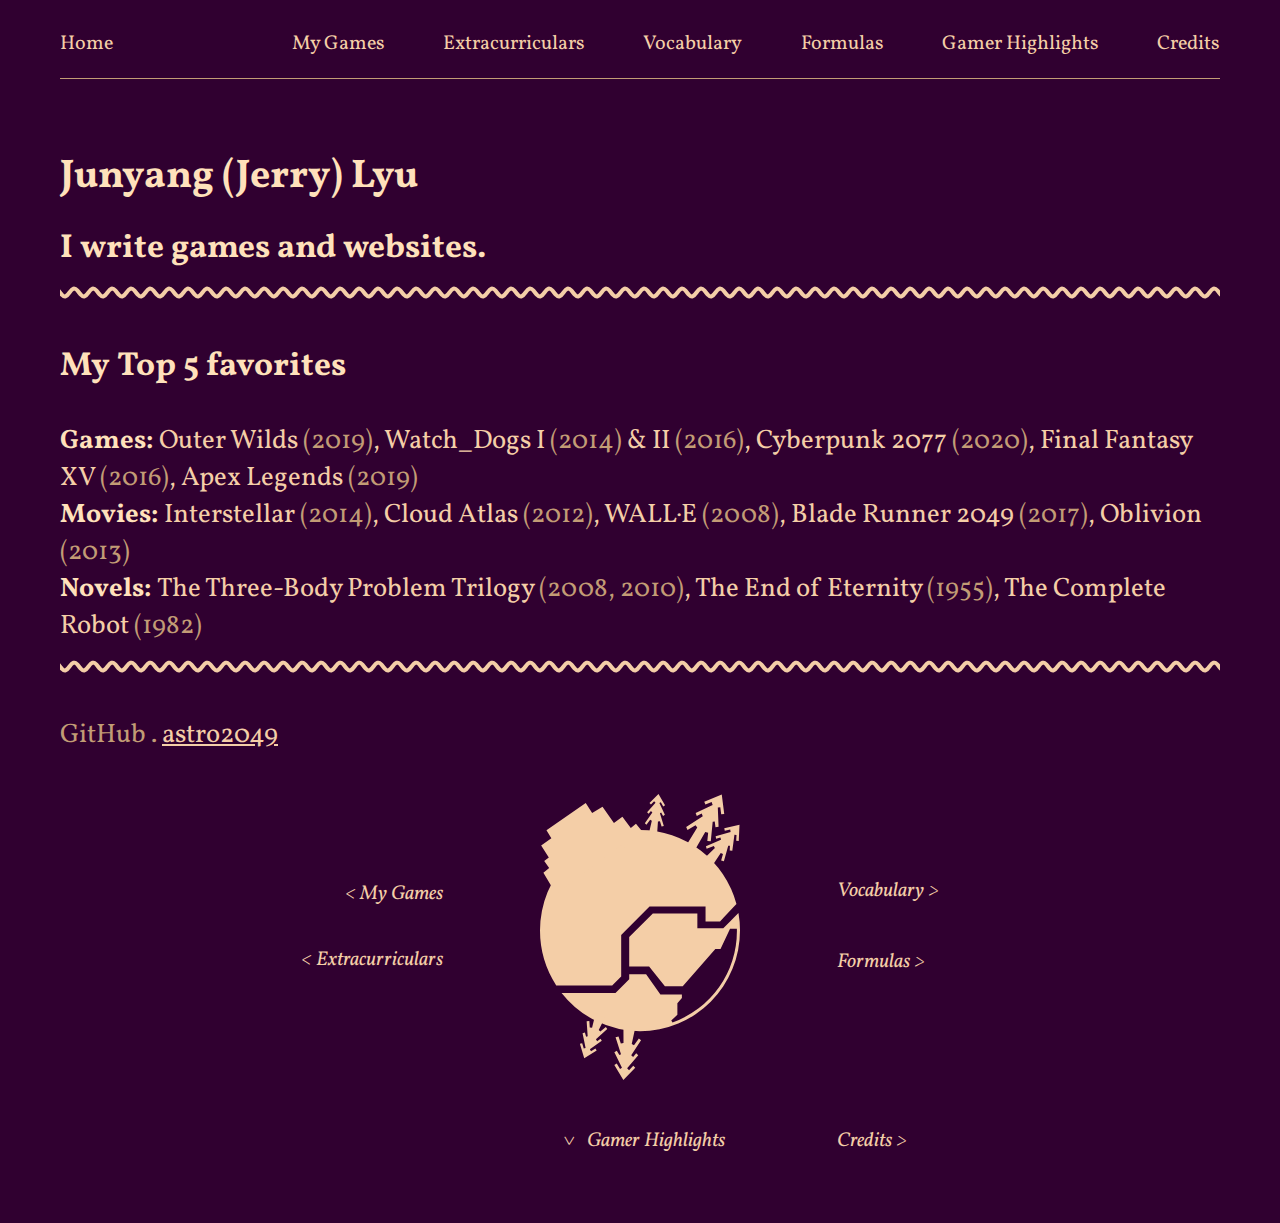
==== index.html @ 5f22dcd6 "Breakpoint" ====
<!DOCTYPE html>
<html lang="en">
<head>
    <meta charset="utf-8">
    <title>Junyang Lyu</title>
    <link href="images/favicon.svg" rel="icon"/>
    <link href="style.css" rel="stylesheet" type="text/css"/>
    <script src="header.js"></script>
</head>
<body>
<div id="the-container">
    <div id="content-container">
        <div id="header"></div>
        <script>
            addHeader();
        </script>
        <div class="box">
            <p class="h-1" style="padding-top: 30px">Junyang (Jerry) Lyu</p>
            <p class="h-2 ow-gold" style="margin-top: -20px; margin-bottom: 15px;">
                I write games and websites.
            </p>
            <div class="wave"></div>
        </div>
        <div class="box">
            <p class="h-2">My Top 5 favorites</p>
            <div>
                <span class="h-3">Games: </span>
                <span class="t-normal">
                Outer Wilds <span class="t-note">(2019)</span>,
                Watch_Dogs I <span class="t-note">(2014)</span> & II <span class="t-note">(2016)</span>,
                Cyberpunk 2077 <span class="t-note">(2020)</span>,
                Final Fantasy XV <span class="t-note">(2016)</span>,
                Apex Legends <span class="t-note">(2019)</span>
            </span>
            </div>
            <div>
                <span class="h-3">Movies: </span>
                <span class="t-normal">
                Interstellar <span class="t-note">(2014)</span>,
                Cloud Atlas <span class="t-note">(2012)</span>,
                WALL·E <span class="t-note">(2008)</span>,
                Blade Runner 2049 <span class="t-note">(2017)</span>,
                Oblivion <span class="t-note">(2013)</span>
            </span>
            </div>
            <div>
                <span class="h-3">Novels: </span>
                <span class="t-normal">
                The Three-Body Problem Trilogy <span class="t-note">(2008, 2010)</span>,
                The End of Eternity <span class="t-note">(1955)</span>,
                The Complete Robot <span class="t-note">(1982)</span>
            </span>
            </div>
            <p></p>
            <div class="wave"></div>
        </div>
        <div class="box">
            <span class="t-note">GitHub . </span>
            <a class="t-normal" href="https://github.com/astro2049">astro2049</a>
        </div>
        <div class="box" style="display: flex; justify-content: space-between; align-items: center">
            <div style="width: 33%; text-align: right">
                <div class="planets">
                    <a class="main-text" href="mygames.html">< My Games</a>
                    <span class="aux-text">Hourglass Twins (7 km)</span>
                </div>
                <div style="margin-top: 10px" class="planets">
                    <a class="main-text" href="hobbies.html">< Extracurriculars</a>
                    <span class="aux-text">Quantum Moon (? km)</span>
                </div>
            </div>
            <div style="width: 33%; text-align: center">
                <img alt="Timber Hearth from Outer Wilds. Originally made by u/rio_slayer_of_horny - Reddit."
                     src="images/timber_hearth.svg" width="200"/>
            </div>
            <div style="width: 33%">
                <div class="planets">
                    <a class="main-text" href="vocabulary.html">Vocabulary ></a>
                    <span class="aux-text">Orbital Probe Cannon (8 km)</span>
                </div>
                <div style="margin-top: 15px" class="planets">
                    <a class="main-text" href="formulas.html">Formulas ></a>
                    <span class="aux-text">Giant’s Deep (8 km)</span>
                </div>
            </div>
        </div>
        <div class="box" style="display: flex; justify-content: space-between; align-items: center">
            <div style="width: 33%"></div>
            <div style="width: 33%; text-align: center">
                <div class="planets">
                    <a class="main-text" href="Apex.html">
                        <span id="arrow-down" style="font-style: normal; writing-mode: vertical-lr">></span>
                        Gamer Highlights
                    </a>
                    <span class="aux-text">Attlerock (1288 m)</span>
                </div>
            </div>
            <div style="width: 33%">
                <div class="planets">
                    <a class="main-text" href="credits.html">Credits ></a>
                    <span class="aux-text">Sun Station (9 km)</span>
                </div>
            </div>
        </div>
    </div>
</div>
</body>
</html>
---- style.css ----
@import url("https://fonts.googleapis.com/css2?family=Vollkorn&display=swap");
body {
    background-color: #300030;
    font-family: "Vollkorn", serif;
}
/* Header */
#header {
    margin-bottom: 30px;
    border-bottom: 1px solid #c29c75;
}
#header a {
    display: block;
    font-size: 15pt;
    color: #f4cea7;
    text-decoration: none;
    border-bottom: 2px solid transparent;
}
#header a:hover {
    border-bottom-color: #c29c75;
}
/* Containers */
#the-container {
    position: absolute;
    top: 0;
    left: 0;
    right: 0;
    min-width: 400px;
    max-width: 1200px;
    margin-left: auto;
    margin-right: auto;
}
#content-container {
    padding-left: 20px;
    padding-right: 20px;
}
.box {
    margin-top: 40px;
    margin-bottom: 40px;
}
.vertical-center {
    display: flex;
    flex-direction: column;
    justify-content: center;
}
/* Colors */
.ow-gold-light {
    color: #ffe1bb;
}
.ow-gold {
    color: #f4cea7;
}
.ow-gold-dimmer {
    color: #d6b089;
}
.ow-gold-dark {
    color: #c29c75;
}
/* Headings */
.h-1 {
    font-size: 30pt;
    font-weight: bold;
    color: #ffe1bb;
}
.h-2 {
    font-size: 25pt;
    font-weight: bold;
    color: #ffe1bb;
}
.h-3 {
    font-size: 20pt;
    font-weight: bold;
    color: #ffe1bb;
}
/* Texts */
.t-normal {
    font-size: 20pt;
    color: #f4cea7;
}
.t-normal-2 {
    font-size: 20pt;
    color: #d6b089;
}
.t-note {
    font-size: 20pt;
    color: #c29c75;
}
/* Links */
.planets {
    font-size: 15pt;
    font-style: italic;
}
.planets .main-text {
    color: #f4cea7;
    text-decoration: none;
}
.planets .main-text:hover {
    text-decoration: underline;
}
.planets .aux-text {
    display: block;
    visibility: hidden;
    color: #c29c75;
}
.planets .main-text:hover + .aux-text {
    visibility: visible;
}
.ow-link {
    font-size: 20pt;
    font-style: italic;
    color: #f4cea7;
    text-decoration: none;
}
.ow-link:hover {
    text-decoration: underline;
}
#arrow-down:hover {
    text-decoration: none;
}

.wave {
    margin-top: -30pt;
    font-size: 30pt;
    overflow: hidden;
}
.wave::before {
    content: "Oncetherewasanexalosionabanawhichaavebirthtotimeandsaace.Oncetherewasanexalosion...";
    color: transparent;
    text-decoration-style: wavy;
    text-decoration-color: #f4cea7;
    text-decoration-line: underline;
}
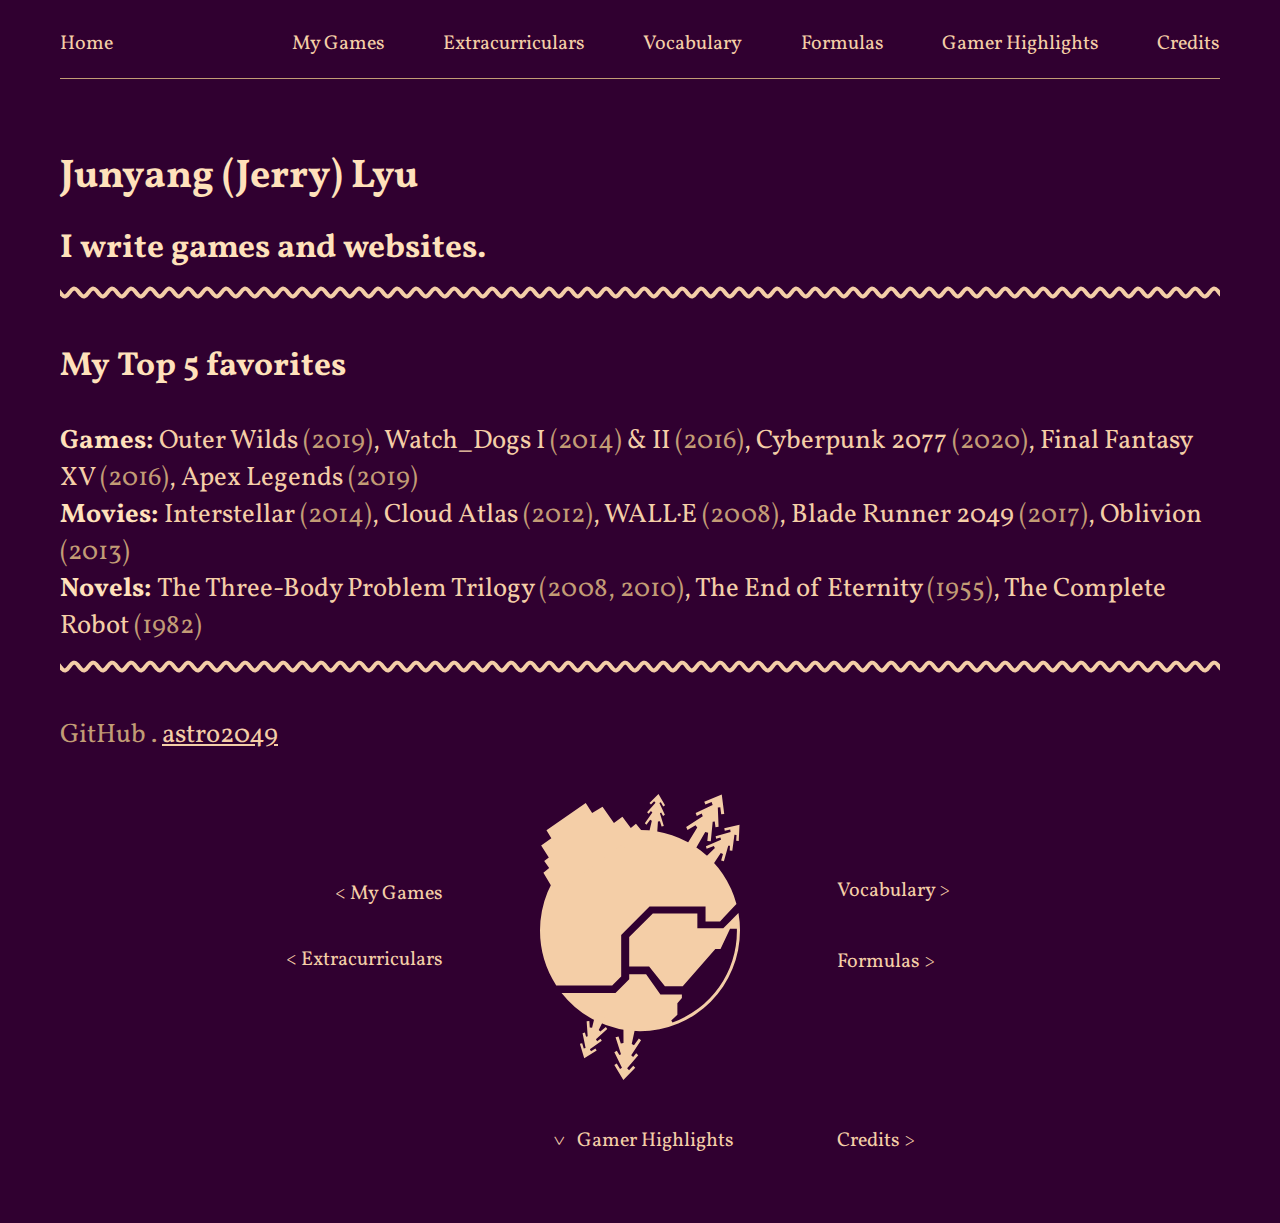
==== commit be02e4d2: "container" ====
--- a/index.html
+++ b/index.html
@@ -5,101 +5,99 @@
     <title>Junyang Lyu</title>
     <link href="images/favicon.svg" rel="icon"/>
     <link href="style.css" rel="stylesheet" type="text/css"/>
-    <script src="header.js"></script>
+    <script src="nav.js"></script>
 </head>
 <body>
 <div id="the-container">
-    <div id="content-container">
-        <div id="header"></div>
-        <script>
-            addHeader();
-        </script>
-        <div class="box">
-            <p class="h-1" style="padding-top: 30px">Junyang (Jerry) Lyu</p>
-            <p class="h-2 ow-gold" style="margin-top: -20px; margin-bottom: 15px;">
-                I write games and websites.
-            </p>
-            <div class="wave"></div>
-        </div>
-        <div class="box">
-            <p class="h-2">My Top 5 favorites</p>
-            <div>
-                <span class="h-3">Games: </span>
-                <span class="t-normal">
+    <nav></nav>
+    <script>
+        addNavLinks();
+    </script>
+    <div class="box">
+        <p class="h-1" style="padding-top: 30px">Junyang (Jerry) Lyu</p>
+        <p class="h-2 ow-gold" style="margin-top: -20px; margin-bottom: 15px;">
+            I write games and websites.
+        </p>
+        <div class="wave"></div>
+    </div>
+    <div class="box">
+        <p class="h-2">My Top 5 favorites</p>
+        <div>
+            <span class="h-3">Games: </span>
+            <span class="t-normal">
                 Outer Wilds <span class="t-note">(2019)</span>,
                 Watch_Dogs I <span class="t-note">(2014)</span> & II <span class="t-note">(2016)</span>,
                 Cyberpunk 2077 <span class="t-note">(2020)</span>,
                 Final Fantasy XV <span class="t-note">(2016)</span>,
                 Apex Legends <span class="t-note">(2019)</span>
             </span>
-            </div>
-            <div>
-                <span class="h-3">Movies: </span>
-                <span class="t-normal">
+        </div>
+        <div>
+            <span class="h-3">Movies: </span>
+            <span class="t-normal">
                 Interstellar <span class="t-note">(2014)</span>,
                 Cloud Atlas <span class="t-note">(2012)</span>,
                 WALL·E <span class="t-note">(2008)</span>,
                 Blade Runner 2049 <span class="t-note">(2017)</span>,
                 Oblivion <span class="t-note">(2013)</span>
             </span>
-            </div>
-            <div>
-                <span class="h-3">Novels: </span>
-                <span class="t-normal">
+        </div>
+        <div>
+            <span class="h-3">Novels: </span>
+            <span class="t-normal">
                 The Three-Body Problem Trilogy <span class="t-note">(2008, 2010)</span>,
                 The End of Eternity <span class="t-note">(1955)</span>,
                 The Complete Robot <span class="t-note">(1982)</span>
             </span>
+        </div>
+        <p></p>
+        <div class="wave"></div>
+    </div>
+    <div class="box">
+        <span class="t-note">GitHub . </span>
+        <a class="t-normal" href="https://github.com/astro2049">astro2049</a>
+    </div>
+    <div class="box" style="display: flex; justify-content: space-between; align-items: center">
+        <div style="width: 33%; text-align: right">
+            <div class="planets">
+                <a class="main-text" href="mygames.html">< My Games</a>
+                <span class="aux-text">Hourglass Twins (7 km)</span>
             </div>
-            <p></p>
-            <div class="wave"></div>
-        </div>
-        <div class="box">
-            <span class="t-note">GitHub . </span>
-            <a class="t-normal" href="https://github.com/astro2049">astro2049</a>
-        </div>
-        <div class="box" style="display: flex; justify-content: space-between; align-items: center">
-            <div style="width: 33%; text-align: right">
-                <div class="planets">
-                    <a class="main-text" href="mygames.html">< My Games</a>
-                    <span class="aux-text">Hourglass Twins (7 km)</span>
-                </div>
-                <div style="margin-top: 10px" class="planets">
-                    <a class="main-text" href="hobbies.html">< Extracurriculars</a>
-                    <span class="aux-text">Quantum Moon (? km)</span>
-                </div>
-            </div>
-            <div style="width: 33%; text-align: center">
-                <img alt="Timber Hearth from Outer Wilds. Originally made by u/rio_slayer_of_horny - Reddit."
-                     src="images/timber_hearth.svg" width="200"/>
-            </div>
-            <div style="width: 33%">
-                <div class="planets">
-                    <a class="main-text" href="vocabulary.html">Vocabulary ></a>
-                    <span class="aux-text">Orbital Probe Cannon (8 km)</span>
-                </div>
-                <div style="margin-top: 15px" class="planets">
-                    <a class="main-text" href="formulas.html">Formulas ></a>
-                    <span class="aux-text">Giant’s Deep (8 km)</span>
-                </div>
+            <div style="margin-top: 10px" class="planets">
+                <a class="main-text" href="hobbies.html">< Extracurriculars</a>
+                <span class="aux-text">Quantum Moon (? km)</span>
             </div>
         </div>
-        <div class="box" style="display: flex; justify-content: space-between; align-items: center">
-            <div style="width: 33%"></div>
-            <div style="width: 33%; text-align: center">
-                <div class="planets">
-                    <a class="main-text" href="Apex.html">
-                        <span id="arrow-down" style="font-style: normal; writing-mode: vertical-lr">></span>
-                        Gamer Highlights
-                    </a>
-                    <span class="aux-text">Attlerock (1288 m)</span>
-                </div>
+        <div style="width: 33%; text-align: center">
+            <img alt="Timber Hearth from Outer Wilds."
+                 src="images/timber_hearth.svg" width="200"/>
+        </div>
+        <div style="width: 33%">
+            <div class="planets">
+                <a class="main-text" href="vocabulary.html">Vocabulary ></a>
+                <span class="aux-text">Orbital Probe Cannon (8 km)</span>
             </div>
-            <div style="width: 33%">
-                <div class="planets">
-                    <a class="main-text" href="credits.html">Credits ></a>
-                    <span class="aux-text">Sun Station (9 km)</span>
-                </div>
+            <div style="margin-top: 15px" class="planets">
+                <a class="main-text" href="formulas.html">Formulas ></a>
+                <span class="aux-text">Giant’s Deep (8 km)</span>
+            </div>
+        </div>
+    </div>
+    <div class="box" style="display: flex; justify-content: space-between; align-items: center">
+        <div style="width: 33%"></div>
+        <div style="width: 33%; text-align: center">
+            <div class="planets">
+                <a class="main-text" href="Apex.html">
+                    <span id="arrow-down" style="font-style: normal; writing-mode: vertical-lr">></span>
+                    Gamer Highlights
+                </a>
+                <span class="aux-text">Attlerock (1288 m)</span>
+            </div>
+        </div>
+        <div style="width: 33%">
+            <div class="planets">
+                <a class="main-text" href="credits.html">Credits ></a>
+                <span class="aux-text">Sun Station (9 km)</span>
             </div>
         </div>
     </div>
--- a/style.css
+++ b/style.css
@@ -4,18 +4,18 @@
     font-family: "Vollkorn", serif;
 }
 /* Header */
-#header {
+nav {
     margin-bottom: 30px;
     border-bottom: 1px solid #c29c75;
 }
-#header a {
+nav a {
     display: block;
     font-size: 15pt;
     color: #f4cea7;
     text-decoration: none;
     border-bottom: 2px solid transparent;
 }
-#header a:hover {
+nav a:hover {
     border-bottom-color: #c29c75;
 }
 /* Containers */
@@ -25,11 +25,9 @@
     left: 0;
     right: 0;
     min-width: 400px;
-    max-width: 1200px;
+    max-width: 1160px;
     margin-left: auto;
     margin-right: auto;
-}
-#content-container {
     padding-left: 20px;
     padding-right: 20px;
 }
@@ -87,7 +85,6 @@
 /* Links */
 .planets {
     font-size: 15pt;
-    font-style: italic;
 }
 .planets .main-text {
     color: #f4cea7;
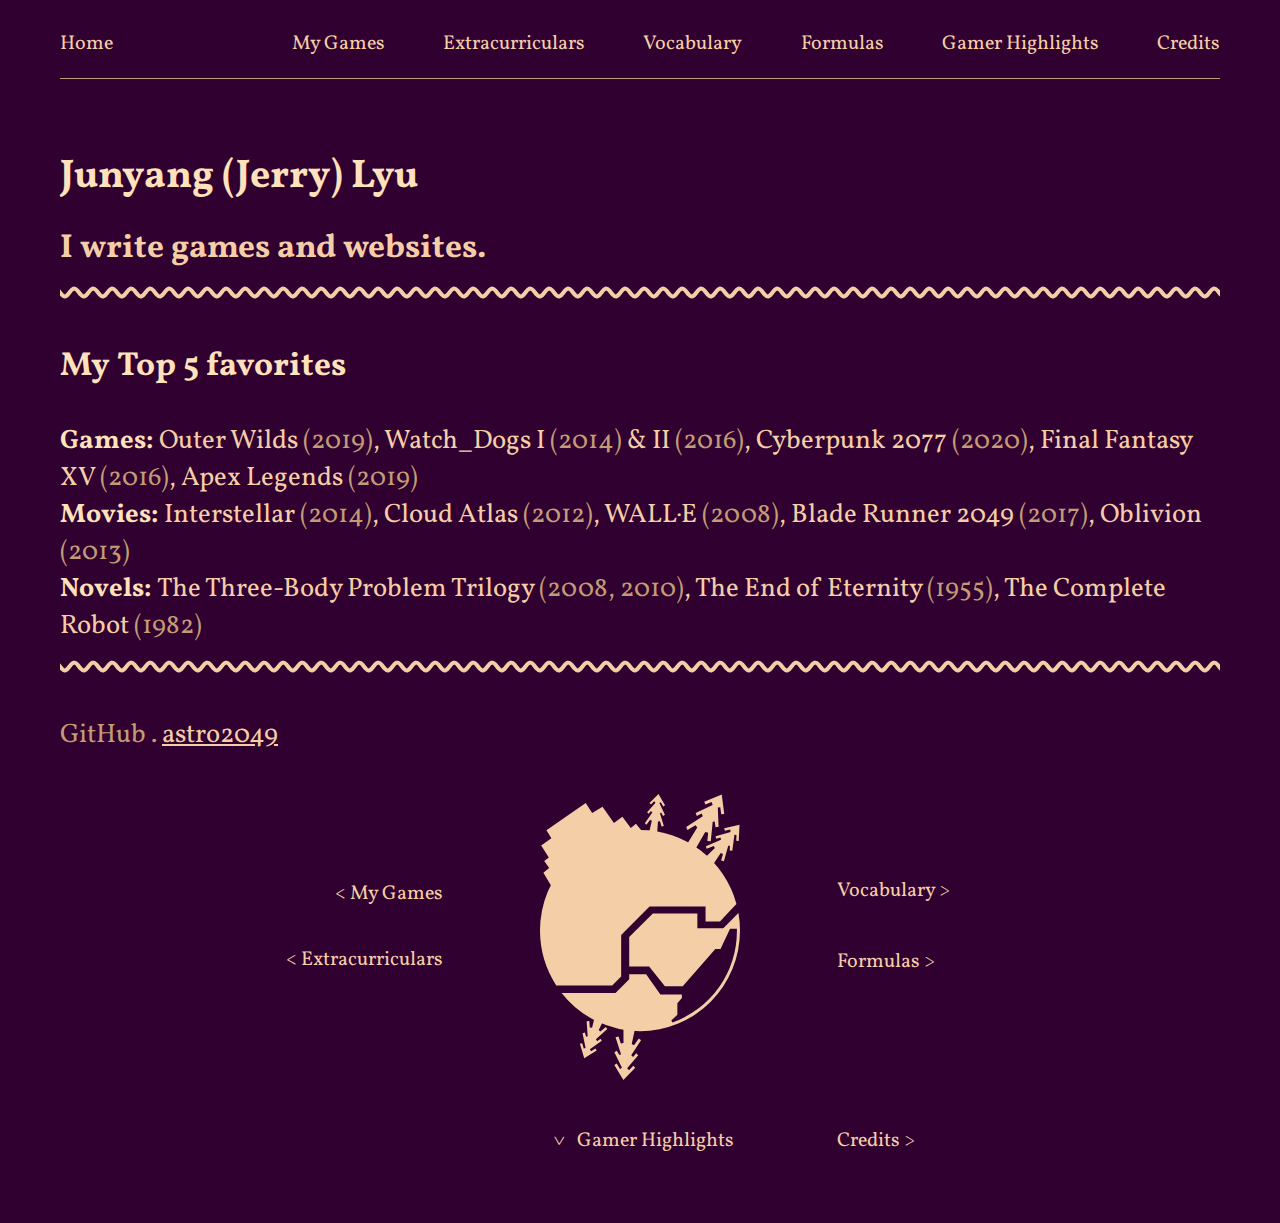
==== commit ef70062a: "css: extract colors to variables" ====
--- a/index.html
+++ b/index.html
@@ -15,7 +15,7 @@
     </script>
     <div class="box">
         <p class="h-1" style="padding-top: 30px">Junyang (Jerry) Lyu</p>
-        <p class="h-2 ow-gold" style="margin-top: -20px; margin-bottom: 15px;">
+        <p class="h-2" style="color: var(--ow-gold); margin-top: -20px; margin-bottom: 15px;">
             I write games and websites.
         </p>
         <div class="wave"></div>
--- a/style.css
+++ b/style.css
@@ -1,4 +1,11 @@
 @import url("https://fonts.googleapis.com/css2?family=Vollkorn&display=swap");
+:root {
+    /* Colors */
+    --ow-gold-light: #ffe1bb;
+    --ow-gold: #f4cea7;
+    --ow-gold-dimmer: #d6b089;
+    --ow-gold-dark: #c29c75;
+}
 body {
     background-color: #300030;
     font-family: "Vollkorn", serif;
@@ -6,17 +13,17 @@
 /* Header */
 nav {
     margin-bottom: 30px;
-    border-bottom: 1px solid #c29c75;
+    border-bottom: 1px solid var(--ow-gold-dark);
 }
 nav a {
     display: block;
     font-size: 15pt;
-    color: #f4cea7;
+    color: var(--ow-gold);
     text-decoration: none;
     border-bottom: 2px solid transparent;
 }
 nav a:hover {
-    border-bottom-color: #c29c75;
+    border-bottom-color: var(--ow-gold-dark);
 }
 /* Containers */
 #the-container {
@@ -40,54 +47,41 @@
     flex-direction: column;
     justify-content: center;
 }
-/* Colors */
-.ow-gold-light {
-    color: #ffe1bb;
-}
-.ow-gold {
-    color: #f4cea7;
-}
-.ow-gold-dimmer {
-    color: #d6b089;
-}
-.ow-gold-dark {
-    color: #c29c75;
-}
 /* Headings */
 .h-1 {
     font-size: 30pt;
     font-weight: bold;
-    color: #ffe1bb;
+    color: var(--ow-gold-light);
 }
 .h-2 {
     font-size: 25pt;
     font-weight: bold;
-    color: #ffe1bb;
+    color: var(--ow-gold-light);
 }
 .h-3 {
     font-size: 20pt;
     font-weight: bold;
-    color: #ffe1bb;
+    color: var(--ow-gold-light);
 }
 /* Texts */
 .t-normal {
     font-size: 20pt;
-    color: #f4cea7;
+    color: var(--ow-gold);
 }
 .t-normal-2 {
     font-size: 20pt;
-    color: #d6b089;
+    color: var(--ow-gold-dimmer);
 }
 .t-note {
     font-size: 20pt;
-    color: #c29c75;
+    color: var(--ow-gold-dark);
 }
 /* Links */
 .planets {
     font-size: 15pt;
 }
 .planets .main-text {
-    color: #f4cea7;
+    color: var(--ow-gold);
     text-decoration: none;
 }
 .planets .main-text:hover {
@@ -96,7 +90,7 @@
 .planets .aux-text {
     display: block;
     visibility: hidden;
-    color: #c29c75;
+    color: var(--ow-gold-dark);
 }
 .planets .main-text:hover + .aux-text {
     visibility: visible;
@@ -104,7 +98,7 @@
 .ow-link {
     font-size: 20pt;
     font-style: italic;
-    color: #f4cea7;
+    color: var(--ow-gold);
     text-decoration: none;
 }
 .ow-link:hover {
@@ -123,6 +117,6 @@
     content: "Oncetherewasanexalosionabanawhichaavebirthtotimeandsaace.Oncetherewasanexalosion...";
     color: transparent;
     text-decoration-style: wavy;
-    text-decoration-color: #f4cea7;
+    text-decoration-color: var(--ow-gold);
     text-decoration-line: underline;
 }
